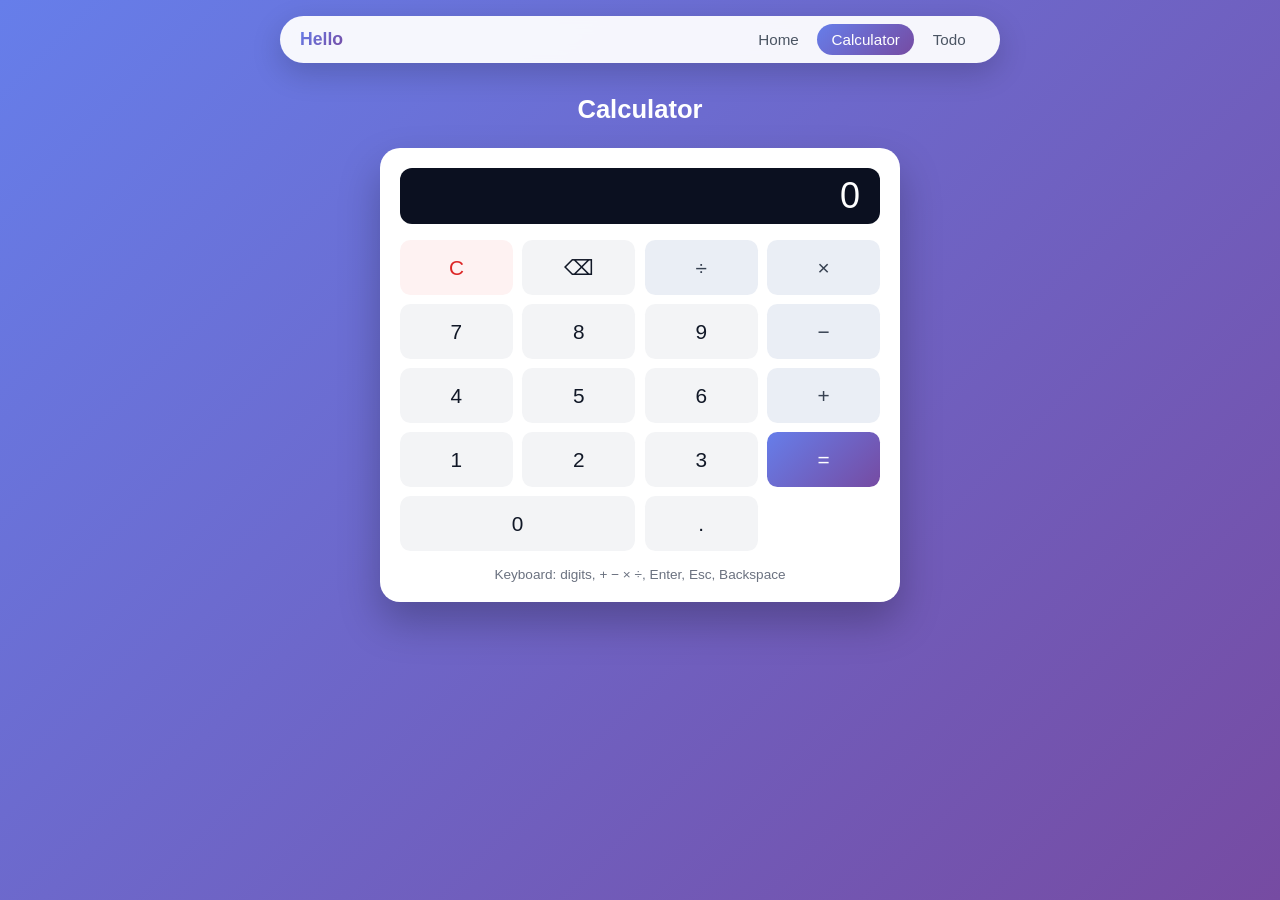
==== calculator.html @ f0170097 "Add calculator and CSV todo pages with navigation" ====
<!DOCTYPE html>
<html lang="en">
<head>
  <meta charset="UTF-8" />
  <meta name="viewport" content="width=device-width, initial-scale=1.0, maximum-scale=1.0, user-scalable=no, viewport-fit=cover" />
  <title>Hello — Calculator</title>
  <link rel="stylesheet" href="style.css" />
</head>
<body>
  <nav class="nav" aria-label="Main navigation">
    <a href="index.html" class="brand">Hello</a>
    <div class="nav-links">
      <a href="index.html" class="nav-link">Home</a>
      <a href="calculator.html" class="nav-link active" aria-current="page">Calculator</a>
      <a href="todo.html" class="nav-link">Todo</a>
    </div>
  </nav>

  <main class="page">
    <h1 class="page-title">Calculator</h1>
    <div class="card">
      <div class="calc-display" id="display" aria-live="polite">0</div>
      <div class="calc-buttons">
        <button class="btn-clear" data-key="C" aria-label="Clear">C</button>
        <button class="btn-digit" data-key="&#9003;" aria-label="Backspace">&#9003;</button>
        <button class="btn-op" data-key="/">&#247;</button>
        <button class="btn-op" data-key="*">&#215;</button>
        <button class="btn-digit" data-key="7">7</button>
        <button class="btn-digit" data-key="8">8</button>
        <button class="btn-digit" data-key="9">9</button>
        <button class="btn-op" data-key="-">&#8722;</button>
        <button class="btn-digit" data-key="4">4</button>
        <button class="btn-digit" data-key="5">5</button>
        <button class="btn-digit" data-key="6">6</button>
        <button class="btn-op" data-key="+">+</button>
        <button class="btn-digit" data-key="1">1</button>
        <button class="btn-digit" data-key="2">2</button>
        <button class="btn-digit" data-key="3">3</button>
        <button class="btn-eq span-2-rows" data-key="=">=</button>
        <button class="btn-digit span-2" data-key="0">0</button>
        <button class="btn-digit" data-key=".">.</button>
      </div>
      <p class="hint">Keyboard: digits, + &minus; &times; &divide;, Enter, Esc, Backspace</p>
    </div>
  </main>

  <script>
    const display = document.getElementById('display');

    let acc = null;
    let op = null;
    let entry = '';
    let fresh = false;
    let error = false;

    function fmt(x) {
      let s = String(parseFloat(x.toPrecision(12)));
      if (s.length > 14) s = x.toExponential(8);
      return s;
    }

    function compute(a, b, o) {
      switch (o) {
        case '+': return a + b;
        case '-': return a - b;
        case '*': return a * b;
        case '/': return b === 0 ? Infinity : a / b;
      }
    }

    function showError() {
      error = true;
      acc = null;
      op = null;
      entry = '';
      fresh = false;
      display.textContent = 'Error';
    }

    function handleClear() {
      error = false;
      acc = null;
      op = null;
      entry = '';
      fresh = false;
      display.textContent = '0';
    }

    function handleDigit(d) {
      if (error) handleClear();
      if (fresh) {
        entry = '';
        fresh = false;
      }
      if (entry.length >= 14) return;
      entry = entry === '0' ? d : entry + d;
      display.textContent = entry;
    }

    function handleDot() {
      if (error) handleClear();
      if (fresh) {
        entry = '';
        fresh = false;
      }
      if (entry.includes('.')) return;
      entry = entry === '' ? '0.' : entry + '.';
      display.textContent = entry;
    }

    function handleOp(o) {
      if (error) return;
      if (fresh && acc !== null && op !== null) {
        op = o;
        return;
      }
      if (entry !== '') {
        const val = parseFloat(entry);
        if (acc === null) {
          acc = val;
        } else if (op !== null) {
          const r = compute(acc, val, op);
          if (!isFinite(r)) return showError();
          acc = r;
        }
        op = o;
        entry = '';
        fresh = false;
        display.textContent = fmt(acc);
      } else if (acc !== null) {
        op = o;
      }
    }

    function handleEquals() {
      if (error) return;
      if (op !== null && entry !== '') {
        const r = compute(acc, parseFloat(entry), op);
        if (!isFinite(r)) return showError();
        entry = fmt(r);
        acc = null;
        op = null;
        fresh = true;
        display.textContent = entry;
      } else if (op !== null && acc !== null) {
        entry = fmt(acc);
        acc = null;
        op = null;
        fresh = true;
        display.textContent = entry;
      }
    }

    function handleBackspace() {
      if (error || fresh) return;
      entry = entry.slice(0, -1);
      display.textContent = entry === '' ? '0' : entry;
    }

    document.querySelectorAll('.calc-buttons .btn-digit, .calc-buttons .btn-op, .calc-buttons .btn-clear, .calc-buttons .btn-eq').forEach((btn) => {
      btn.addEventListener('click', () => {
        const k = btn.dataset.key;
        if (/^[0-9]$/.test(k)) handleDigit(k);
        else if (k === '.') handleDot();
        else if (k === 'C') handleClear();
        else if (k === '\u232B') handleBackspace();
        else if (k === '=') handleEquals();
        else handleOp(k);
      });
    });

    window.addEventListener('keydown', (e) => {
      if (/^[0-9]$/.test(e.key)) handleDigit(e.key);
      else if (e.key === '.') handleDot();
      else if (['+', '-', '*', '/'].includes(e.key)) {
        e.preventDefault();
        handleOp(e.key);
      } else if (e.key === 'Enter' || e.key === '=') {
        e.preventDefault();
        handleEquals();
      } else if (e.key === 'Backspace') {
        handleBackspace();
      } else if (e.key === 'Escape' || e.key.toLowerCase() === 'c') {
        handleClear();
      }
    });
  </script>
</body>
</html>
---- style.css ----
* {
  margin: 0;
  padding: 0;
  box-sizing: border-box;
}

body {
  min-height: 100vh;
  display: flex;
  flex-direction: column;
  align-items: center;
  font-family: -apple-system, BlinkMacSystemFont, "Segoe UI", Roboto,
    "Helvetica Neue", Arial, sans-serif;
  background: linear-gradient(135deg, #667eea 0%, #764ba2 100%);
  padding: 0 1rem 2rem;
  overscroll-behavior: none;
  -webkit-tap-highlight-color: transparent;
  -webkit-user-select: none;
  user-select: none;
  touch-action: manipulation;
}

input,
textarea {
  -webkit-user-select: text;
  user-select: text;
}

/* ---------- Navigation ---------- */

.nav {
  width: 100%;
  max-width: 720px;
  margin: 1rem auto 0;
  display: flex;
  align-items: center;
  justify-content: space-between;
  flex-wrap: wrap;
  gap: 0.5rem 0.75rem;
  background: rgba(255, 255, 255, 0.94);
  backdrop-filter: blur(8px);
  border-radius: 999px;
  padding: 0.5rem 1.25rem;
  box-shadow: 0 10px 30px rgba(0, 0, 0, 0.18);
}

.nav .brand {
  font-weight: 800;
  font-size: 1.1rem;
  background: linear-gradient(135deg, #667eea 0%, #764ba2 100%);
  -webkit-background-clip: text;
  background-clip: text;
  -webkit-text-fill-color: transparent;
  text-decoration: none;
}

.nav-links {
  display: flex;
  gap: 0.25rem;
  flex-wrap: wrap;
}

.nav-link {
  padding: 0.45rem 0.9rem;
  border-radius: 999px;
  text-decoration: none;
  color: #4b5563;
  font-size: 0.95rem;
  font-weight: 500;
  transition: background 0.15s ease, color 0.15s ease;
}

.nav-link:hover {
  background: #f3f4f6;
}

.nav-link.active {
  background: linear-gradient(135deg, #667eea 0%, #764ba2 100%);
  color: #ffffff;
}

/* ---------- Layout ---------- */

.page {
  width: 100%;
  max-width: 520px;
  margin: 2rem auto 0;
  display: flex;
  flex-direction: column;
  align-items: center;
  gap: 1.5rem;
}

.page-wide {
  max-width: 620px;
}

.page-title {
  color: #ffffff;
  font-size: 1.6rem;
  font-weight: 700;
  text-align: center;
}

.card {
  background: #ffffff;
  border-radius: 1.25rem;
  box-shadow: 0 20px 40px rgba(0, 0, 0, 0.25);
  padding: 1.25rem;
  width: 100%;
}

.sign {
  padding: 2rem 3.5rem;
  text-align: center;
}

.sign h1 {
  font-size: 3.25rem;
  font-weight: 800;
  background: linear-gradient(135deg, #667eea 0%, #764ba2 100%);
  -webkit-background-clip: text;
  background-clip: text;
  -webkit-text-fill-color: transparent;
  letter-spacing: 0.05em;
}

.caption {
  color: rgba(255, 255, 255, 0.9);
  font-size: 0.95rem;
  text-align: center;
}

/* ---------- Shared buttons ---------- */

.btn {
  padding: 0.65rem 0.95rem;
  border: none;
  border-radius: 0.6rem;
  font-family: inherit;
  font-size: 0.95rem;
  font-weight: 500;
  cursor: pointer;
  background: #f3f4f6;
  color: #111827;
  transition: filter 0.12s ease, transform 0.05s ease;
  display: inline-flex;
  align-items: center;
  justify-content: center;
}

.btn:hover {
  filter: brightness(0.95);
}

.btn:active {
  transform: scale(0.97);
}

.btn-primary {
  background: linear-gradient(135deg, #667eea 0%, #764ba2 100%);
  color: #ffffff;
}

.btn-soft-danger {
  background: #fef2f2;
  color: #dc2626;
}

.btn-file {
  cursor: pointer;
}

/* ---------- Calculator ---------- */

.calc-display {
  background: #0b1020;
  color: #ffffff;
  border-radius: 0.75rem;
  padding: 1rem 1.25rem;
  margin-bottom: 1rem;
  text-align: right;
  font-size: clamp(1.75rem, 8vw, 2.25rem);
  font-weight: 500;
  font-variant-numeric: tabular-nums;
  overflow: hidden;
  white-space: nowrap;
  min-height: 3.5rem;
  line-height: 1.5rem;
  display: flex;
  align-items: center;
  justify-content: flex-end;
  word-break: break-all;
}

.calc-buttons {
  display: grid;
  grid-template-columns: repeat(4, 1fr);
  gap: 0.6rem;
}

.btn-digit {
  height: 3.4rem;
  border: none;
  border-radius: 0.65rem;
  font-size: 1.3rem;
  font-weight: 500;
  font-family: inherit;
  cursor: pointer;
  background: #f3f4f6;
  color: #111827;
  transition: filter 0.12s ease, transform 0.05s ease;
}

.btn-digit:hover {
  filter: brightness(0.95);
}

.btn-digit:active {
  transform: scale(0.96);
}

.btn-op {
  height: 3.4rem;
  border: none;
  border-radius: 0.65rem;
  font-size: 1.3rem;
  font-weight: 500;
  font-family: inherit;
  cursor: pointer;
  background: #eaeef5;
  color: #374151;
  transition: filter 0.12s ease, transform 0.05s ease;
}

.btn-op:hover {
  filter: brightness(0.95);
}

.btn-op:active {
  transform: scale(0.96);
}

.btn-clear {
  height: 3.4rem;
  border: none;
  border-radius: 0.65rem;
  font-size: 1.3rem;
  font-weight: 500;
  font-family: inherit;
  cursor: pointer;
  background: #fef2f2;
  color: #dc2626;
  transition: filter 0.12s ease, transform 0.05s ease;
}

.btn-clear:hover {
  filter: brightness(0.96);
}

.btn-clear:active {
  transform: scale(0.96);
}

.btn-eq {
  height: 3.4rem;
  border: none;
  border-radius: 0.65rem;
  font-size: 1.3rem;
  font-weight: 500;
  font-family: inherit;
  cursor: pointer;
  background: linear-gradient(135deg, #667eea 0%, #764ba2 100%);
  color: #ffffff;
  transition: filter 0.12s ease, transform 0.05s ease;
}

.btn-eq:hover {
  filter: brightness(1.05);
}

.btn-eq:active {
  transform: scale(0.96);
}

.span-2 {
  grid-column: span 2;
}

.span-2-rows {
  grid-row: span 2;
}

.hint {
  margin-top: 1rem;
  text-align: center;
  font-size: 0.85rem;
  color: #6b7280;
}

/* ---------- Todo list ---------- */

.todo-form {
  display: flex;
  gap: 0.5rem;
  margin-bottom: 1rem;
}

.todo-input {
  flex: 1;
  min-width: 0;
  padding: 0.7rem 0.9rem;
  border: 1px solid #e5e7eb;
  border-radius: 0.65rem;
  font-family: inherit;
  font-size: 1rem;
  color: #111827;
}

.todo-input:focus {
  outline: 2px solid rgba(102, 126, 234, 0.45);
  border-color: #667eea;
}

.todo-list {
  list-style: none;
  display: flex;
  flex-direction: column;
  gap: 0.5rem;
}

.todo-empty {
  padding: 1.25rem;
  text-align: center;
  color: #9ca3af;
  font-size: 0.95rem;
  background: #f9fafb;
  border-radius: 0.6rem;
  border: 1px dashed #d1d5db;
}

.todo-item {
  display: flex;
  align-items: center;
  gap: 0.6rem;
  padding: 0.6rem 0.75rem;
  background: #f9fafb;
  border-radius: 0.6rem;
}

.todo-check {
  width: 1.2rem;
  height: 1.2rem;
  flex-shrink: 0;
  accent-color: #667eea;
  cursor: pointer;
}

.todo-title {
  flex: 1;
  font-size: 1rem;
  color: #111827;
  word-break: break-word;
}

.todo-item.done .todo-title {
  text-decoration: line-through;
  color: #9ca3af;
}

.todo-edit-input {
  flex: 1;
  min-width: 0;
  padding: 0.45rem 0.6rem;
  border: 1px solid #667eea;
  border-radius: 0.5rem;
  font-family: inherit;
  font-size: 1rem;
  color: #111827;
  outline: none;
}

.icon-btn {
  background: none;
  border: none;
  cursor: pointer;
  font-family: inherit;
  font-size: 0.85rem;
  font-weight: 500;
  color: #6b7280;
  padding: 0.3rem 0.55rem;
  border-radius: 0.45rem;
  flex-shrink: 0;
  transition: background 0.12s ease;
}

.icon-btn:hover {
  background: #eef0f6;
}

.icon-btn.del {
  color: #dc2626;
}

.todo-actions {
  display: flex;
  flex-wrap: wrap;
  gap: 0.5rem;
  margin-top: 1rem;
}

.status {
  margin-top: 0.75rem;
  font-size: 0.8rem;
  color: #6b7280;
  text-align: center;
}
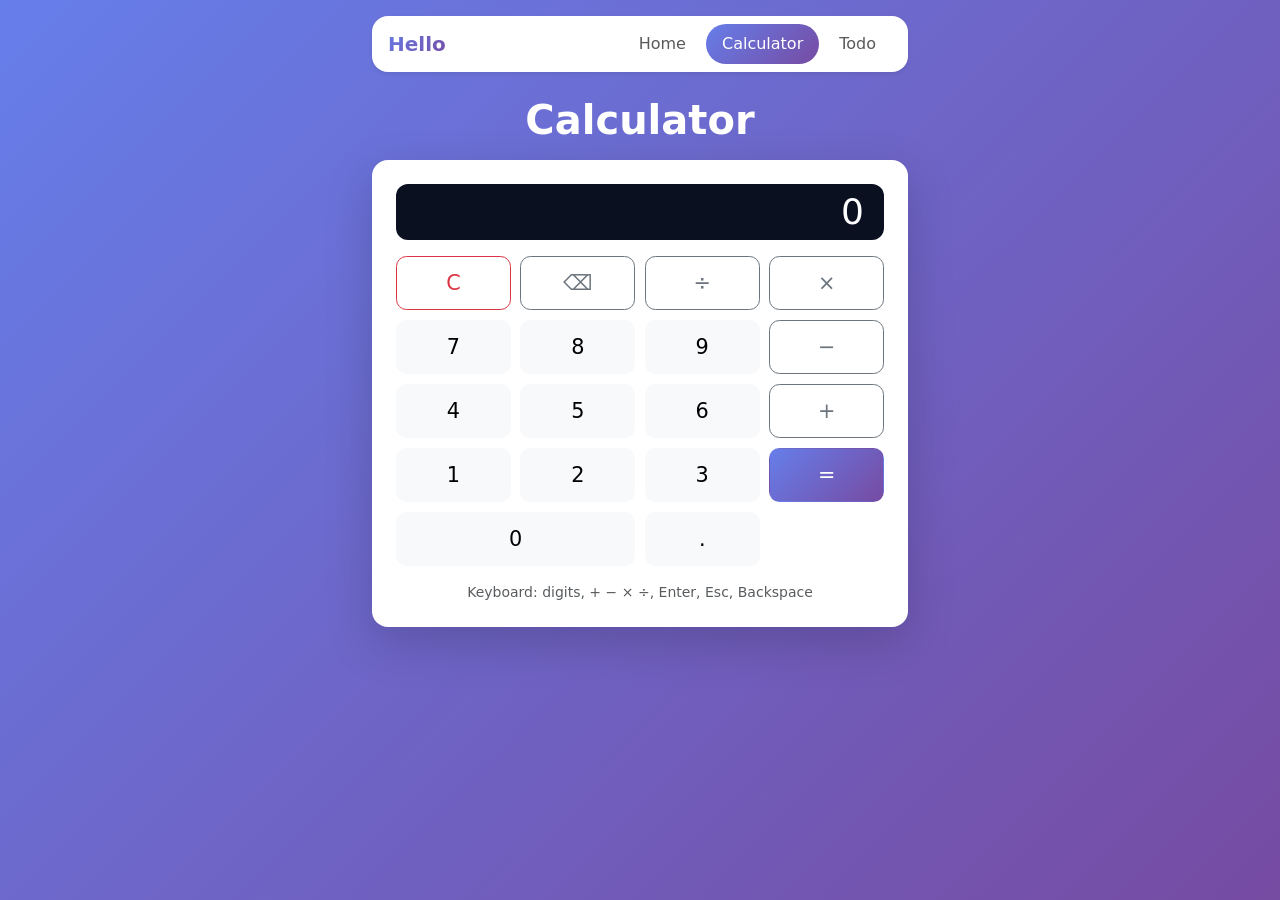
==== commit 7ef4f7fe: "Migrate site to Bootstrap 5" ====
--- a/calculator.html
+++ b/calculator.html
@@ -4,46 +4,62 @@
   <meta charset="UTF-8" />
   <meta name="viewport" content="width=device-width, initial-scale=1.0, maximum-scale=1.0, user-scalable=no, viewport-fit=cover" />
   <title>Hello — Calculator</title>
+  <link rel="stylesheet" href="https://cdnjs.cloudflare.com/ajax/libs/bootstrap/5.3.3/css/bootstrap.min.css" />
   <link rel="stylesheet" href="style.css" />
 </head>
-<body>
-  <nav class="nav" aria-label="Main navigation">
-    <a href="index.html" class="brand">Hello</a>
-    <div class="nav-links">
-      <a href="index.html" class="nav-link">Home</a>
-      <a href="calculator.html" class="nav-link active" aria-current="page">Calculator</a>
-      <a href="todo.html" class="nav-link">Todo</a>
-    </div>
-  </nav>
-
-  <main class="page">
-    <h1 class="page-title">Calculator</h1>
-    <div class="card">
-      <div class="calc-display" id="display" aria-live="polite">0</div>
-      <div class="calc-buttons">
-        <button class="btn-clear" data-key="C" aria-label="Clear">C</button>
-        <button class="btn-digit" data-key="&#9003;" aria-label="Backspace">&#9003;</button>
-        <button class="btn-op" data-key="/">&#247;</button>
-        <button class="btn-op" data-key="*">&#215;</button>
-        <button class="btn-digit" data-key="7">7</button>
-        <button class="btn-digit" data-key="8">8</button>
-        <button class="btn-digit" data-key="9">9</button>
-        <button class="btn-op" data-key="-">&#8722;</button>
-        <button class="btn-digit" data-key="4">4</button>
-        <button class="btn-digit" data-key="5">5</button>
-        <button class="btn-digit" data-key="6">6</button>
-        <button class="btn-op" data-key="+">+</button>
-        <button class="btn-digit" data-key="1">1</button>
-        <button class="btn-digit" data-key="2">2</button>
-        <button class="btn-digit" data-key="3">3</button>
-        <button class="btn-eq span-2-rows" data-key="=">=</button>
-        <button class="btn-digit span-2" data-key="0">0</button>
-        <button class="btn-digit" data-key=".">.</button>
+<body class="d-flex flex-column align-items-center">
+  <div class="container" style="max-width: 560px;">
+    <nav class="navbar navbar-expand bg-white rounded-4 shadow-sm px-3 py-2 mt-3" aria-label="Main navigation">
+      <div class="container-fluid p-0">
+        <a class="navbar-brand fw-bold gradient-text" href="index.html">Hello</a>
+        <ul class="navbar-nav ms-auto gap-1">
+          <li class="nav-item">
+            <a class="nav-link px-3" href="index.html">Home</a>
+          </li>
+          <li class="nav-item">
+            <a class="nav-link px-3 active" aria-current="page" href="calculator.html">Calculator</a>
+          </li>
+          <li class="nav-item">
+            <a class="nav-link px-3" href="todo.html">Todo</a>
+          </li>
+        </ul>
       </div>
-      <p class="hint">Keyboard: digits, + &minus; &times; &divide;, Enter, Esc, Backspace</p>
-    </div>
-  </main>
-
+    </nav>
+
+    <main class="mt-4 mb-3">
+      <h1 class="text-white fw-bold text-center mb-3">Calculator</h1>
+      <div class="card shadow-lg border-0 rounded-4">
+        <div class="card-body p-4">
+          <div class="calc-display mb-3" id="display" aria-live="polite">0</div>
+          <div class="calc-grid">
+            <button type="button" class="btn btn-outline-danger" data-key="C" aria-label="Clear">C</button>
+            <button type="button" class="btn btn-outline-secondary" data-key="&#9003;" aria-label="Backspace">&#9003;</button>
+            <button type="button" class="btn btn-outline-secondary" data-key="/">&#247;</button>
+            <button type="button" class="btn btn-outline-secondary" data-key="*">&#215;</button>
+            <button type="button" class="btn btn-light" data-key="7">7</button>
+            <button type="button" class="btn btn-light" data-key="8">8</button>
+            <button type="button" class="btn btn-light" data-key="9">9</button>
+            <button type="button" class="btn btn-outline-secondary" data-key="-">&#8722;</button>
+            <button type="button" class="btn btn-light" data-key="4">4</button>
+            <button type="button" class="btn btn-light" data-key="5">5</button>
+            <button type="button" class="btn btn-light" data-key="6">6</button>
+            <button type="button" class="btn btn-outline-secondary" data-key="+">+</button>
+            <button type="button" class="btn btn-light" data-key="1">1</button>
+            <button type="button" class="btn btn-light" data-key="2">2</button>
+            <button type="button" class="btn btn-light" data-key="3">3</button>
+            <button type="button" class="btn btn-eq span-2-rows" data-key="=">=</button>
+            <button type="button" class="btn btn-light span-2" data-key="0">0</button>
+            <button type="button" class="btn btn-light" data-key=".">.</button>
+          </div>
+          <p class="text-muted small text-center mt-3 mb-0">
+            Keyboard: digits, + &minus; &times; &divide;, Enter, Esc, Backspace
+          </p>
+        </div>
+      </div>
+    </main>
+  </div>
+
+  <script src="https://cdnjs.cloudflare.com/ajax/libs/bootstrap/5.3.3/js/bootstrap.bundle.min.js"></script>
   <script>
     const display = document.getElementById('display');
 
@@ -157,7 +173,7 @@
       display.textContent = entry === '' ? '0' : entry;
     }
 
-    document.querySelectorAll('.calc-buttons .btn-digit, .calc-buttons .btn-op, .calc-buttons .btn-clear, .calc-buttons .btn-eq').forEach((btn) => {
+    document.querySelectorAll('.calc-grid .btn').forEach((btn) => {
       btn.addEventListener('click', () => {
         const k = btn.dataset.key;
         if (/^[0-9]$/.test(k)) handleDigit(k);
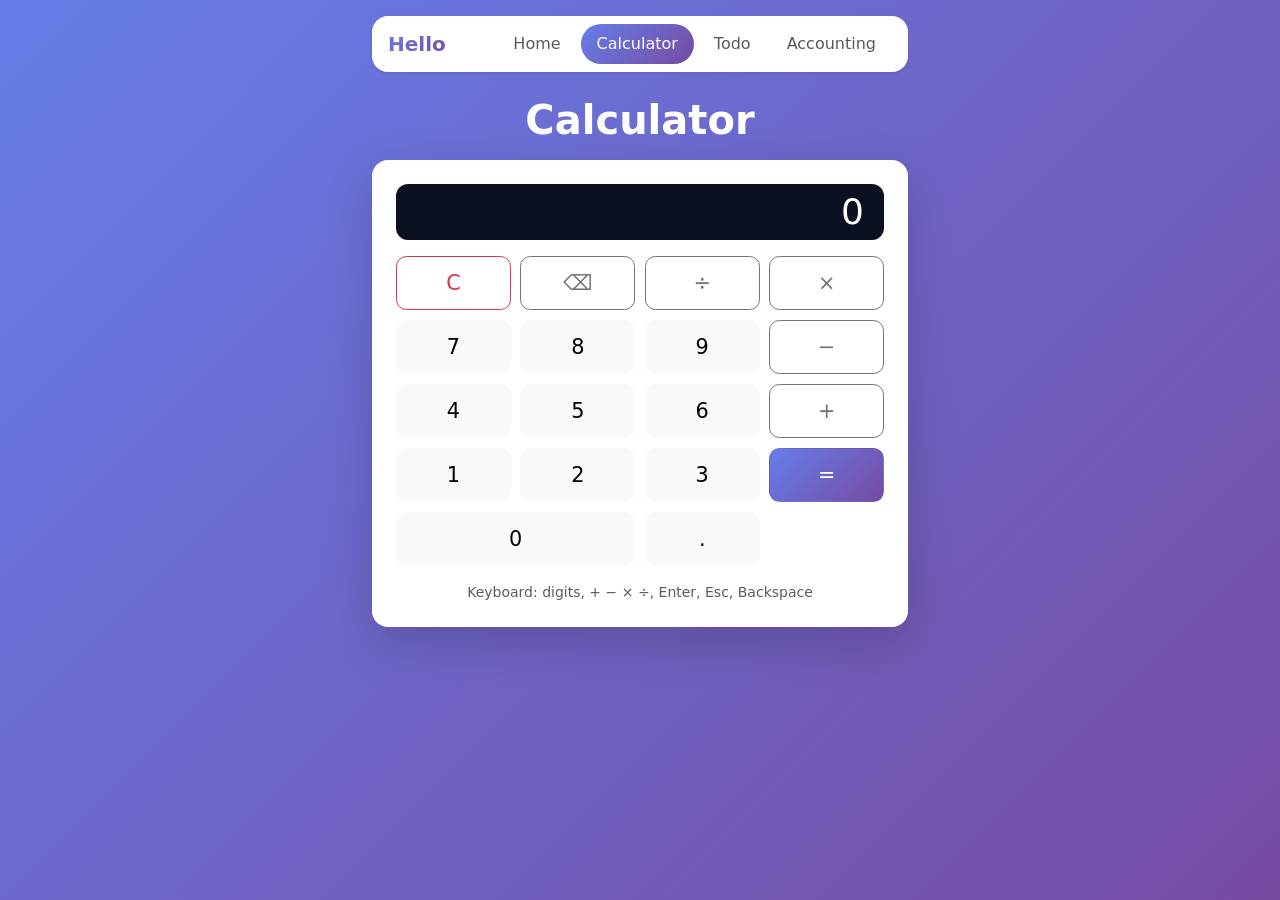
==== commit f216fd40: "Add complete double-entry accounting system" ====
--- a/calculator.html
+++ b/calculator.html
@@ -21,6 +21,9 @@
           </li>
           <li class="nav-item">
             <a class="nav-link px-3" href="todo.html">Todo</a>
+          </li>
+          <li class="nav-item">
+            <a class="nav-link px-3" href="accounting.html">Accounting</a>
           </li>
         </ul>
       </div>
